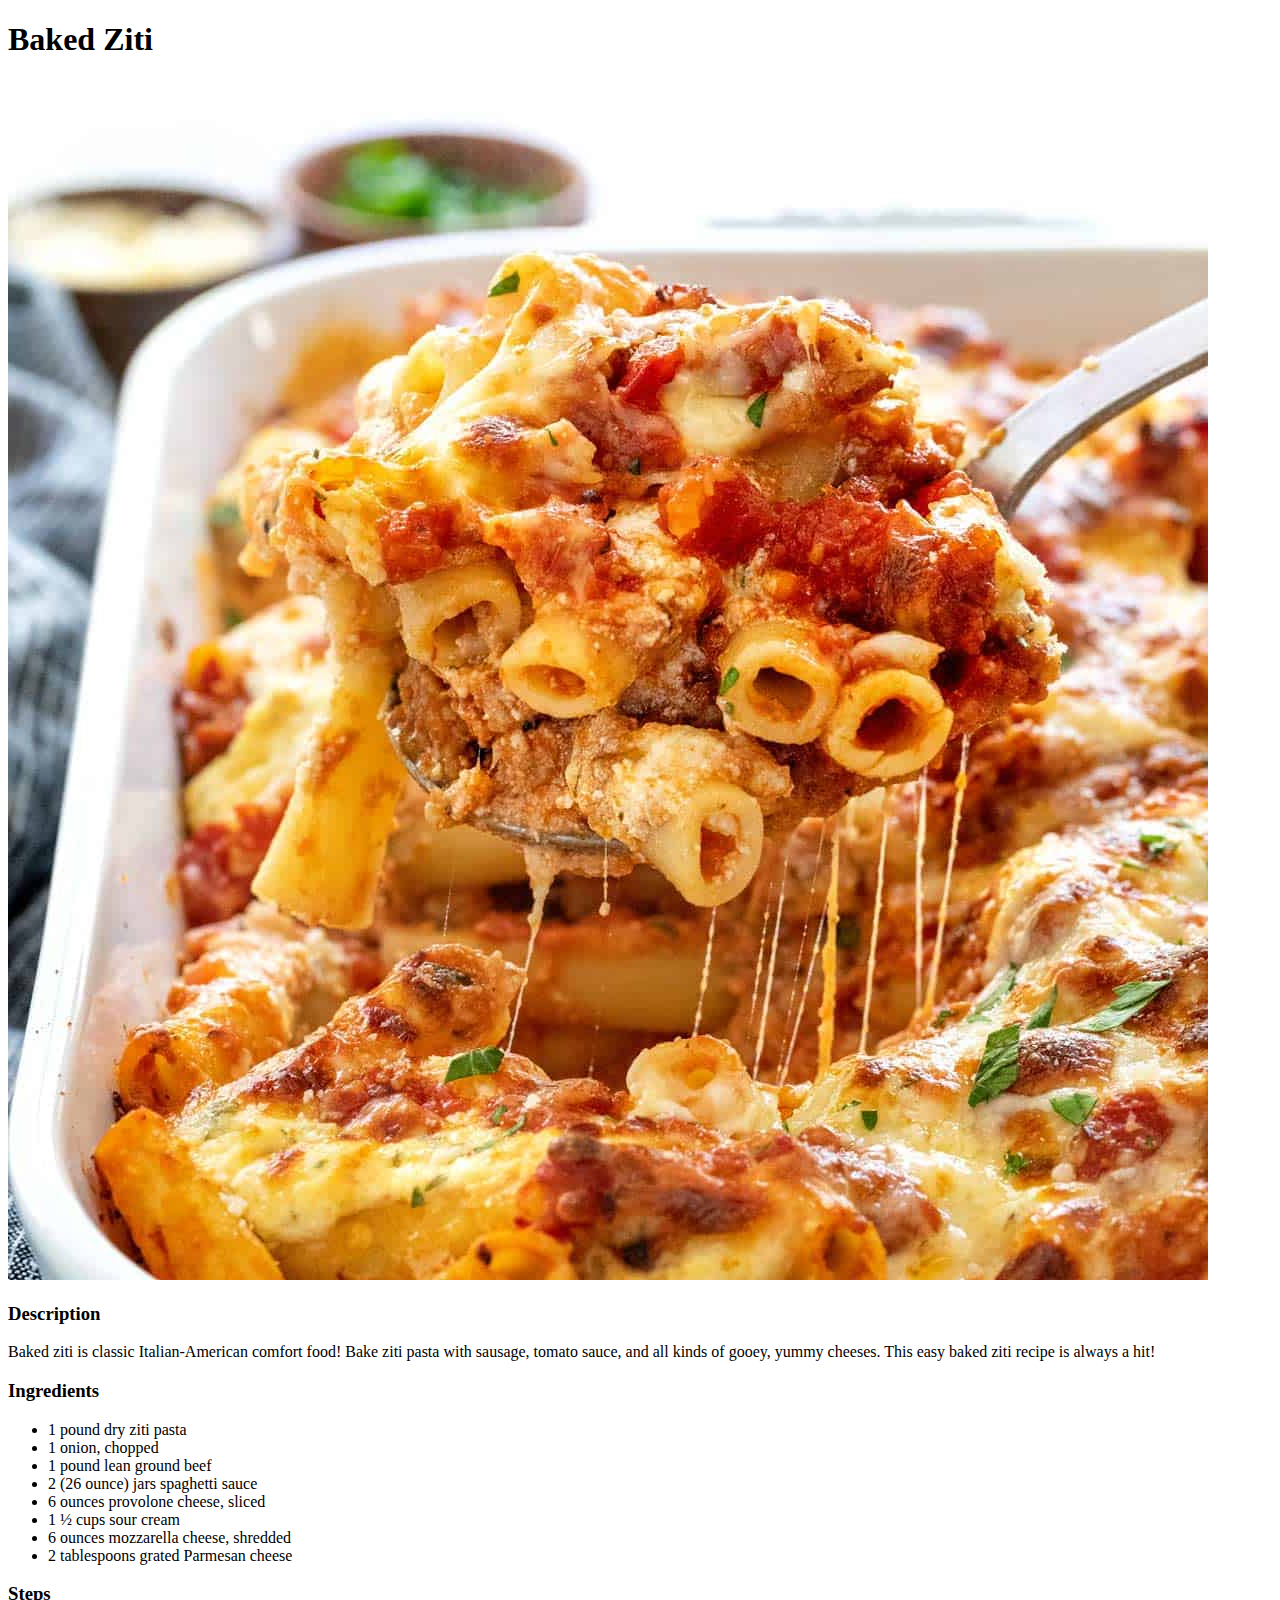
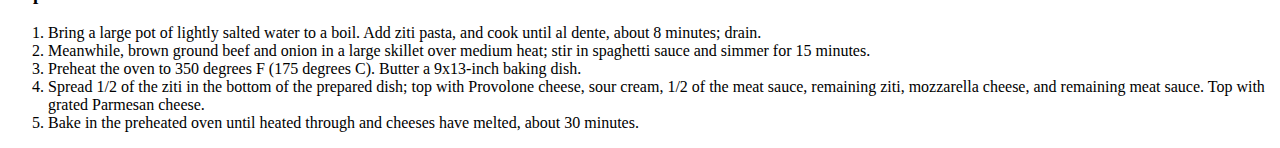
==== recipes/baked-ziti.html @ 1cb290e5 "Create img and recipes directories" ====
<!DOCTYPE html>
<html lang="en">
    <head>
        <meta charset="UTF-8">
        <title>Baked Ziti</title>
    </head>

    <body>
        <h1>Baked Ziti</h1>

        <img src="../img/baked-ziti.jpg" alt="picture of baked ziti">

        <h3>Description</h3>
        
        <p> Baked ziti is classic Italian-American comfort food! Bake ziti pasta with sausage, tomato sauce, and all kinds of gooey, yummy cheeses. This easy baked ziti recipe is always a hit! </p>

        <h3>Ingredients</h3>

        <ul>
            <li>1 pound dry ziti pasta</li>
            <li>1 onion, chopped</li>
            <li>1 pound lean ground beef</li>
            <li>2 (26 ounce) jars spaghetti sauce</li>
            <li>6 ounces provolone cheese, sliced</li>
            <li>1 ½ cups sour cream</li>
            <li>6 ounces mozzarella cheese, shredded</li>
            <li>2 tablespoons grated Parmesan cheese</li>
        </ul>

        <h3>Steps</h3>

        <ol>
            <li>Bring a large pot of lightly salted water to a boil. Add ziti pasta, and cook until al dente, about 8 minutes; drain.</li>
            
            <li>Meanwhile, brown ground beef and onion in a large skillet over medium heat; stir in spaghetti sauce and simmer for 15 minutes.</li>
            
            <li>Preheat the oven to 350 degrees F (175 degrees C). Butter a 9x13-inch baking dish.</li>
            
            <li>Spread 1/2 of the ziti in the bottom of the prepared dish; top with Provolone cheese, sour cream, 1/2 of the meat sauce, remaining ziti, mozzarella cheese, and remaining meat sauce. Top with grated Parmesan cheese.</li>

            <li>Bake in the preheated oven until heated through and cheeses have melted, about 30 minutes.</li>
        </ol>
    </body>
</html>
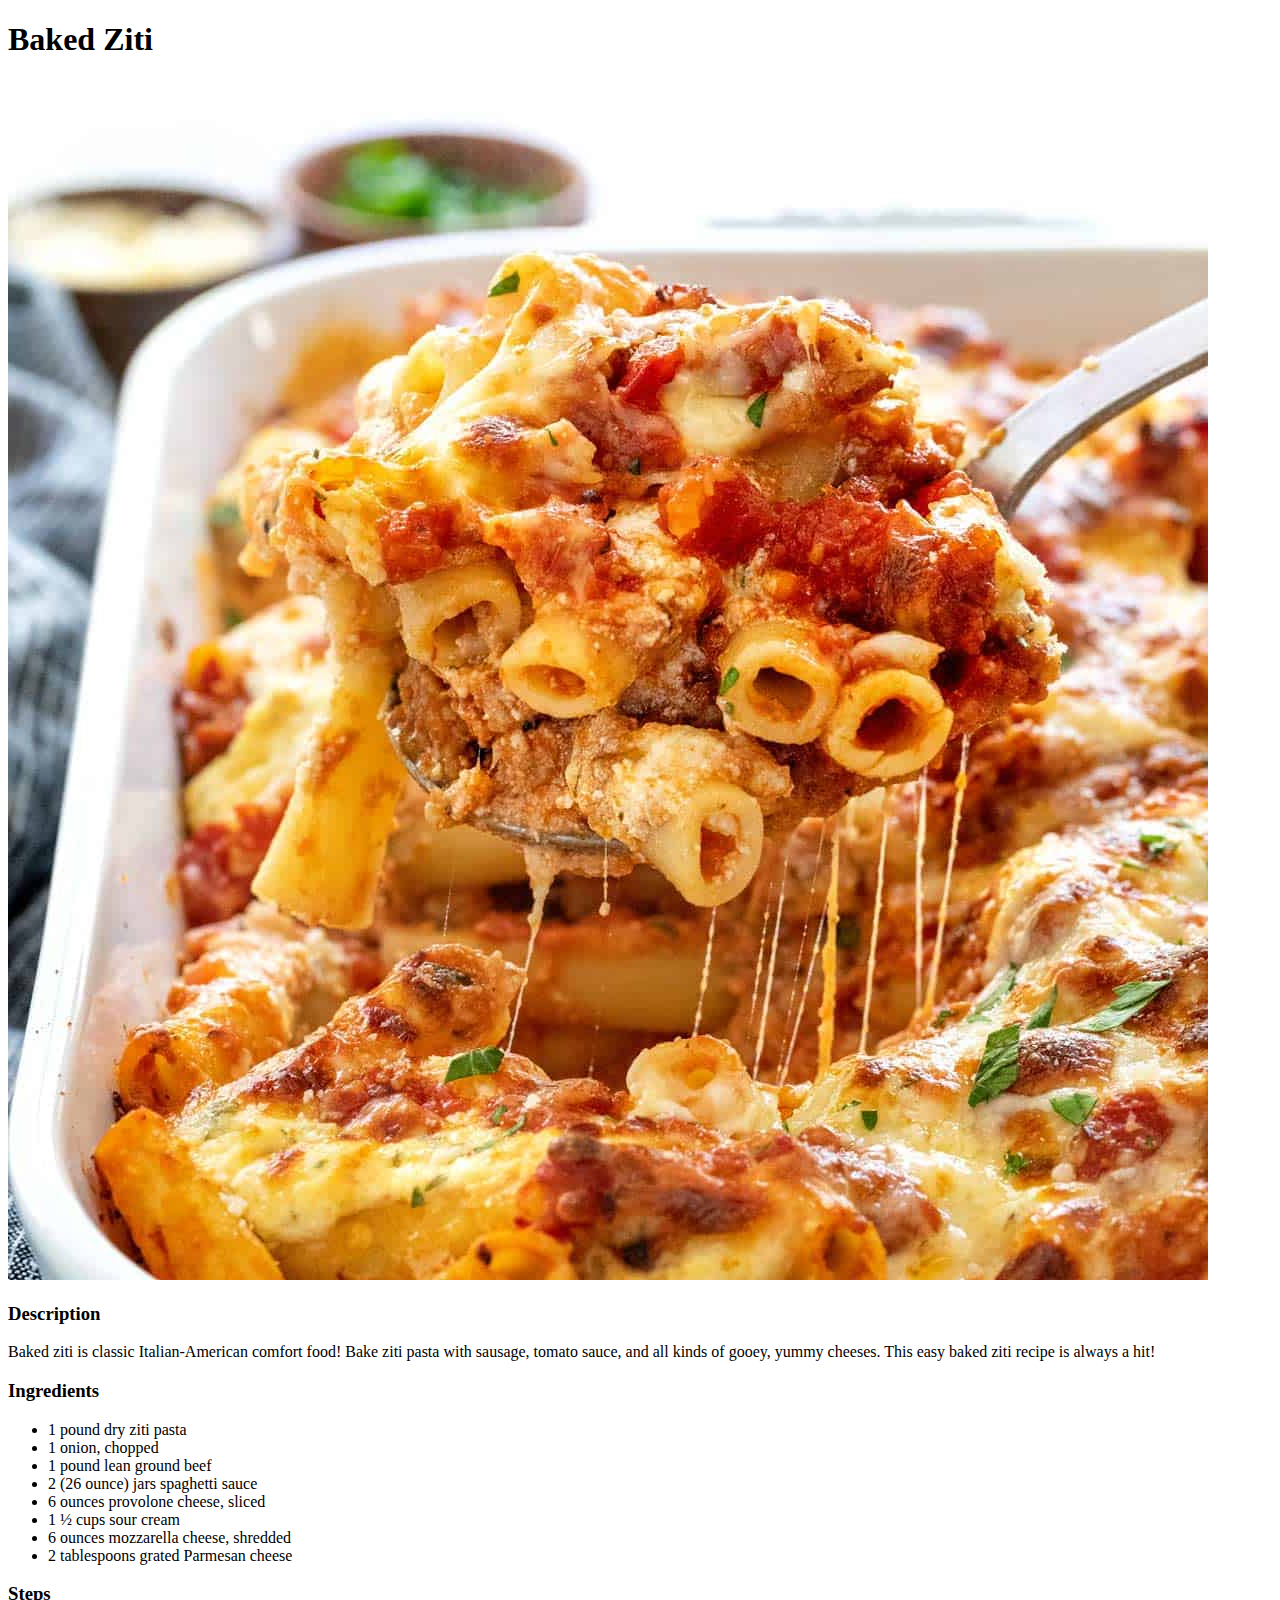
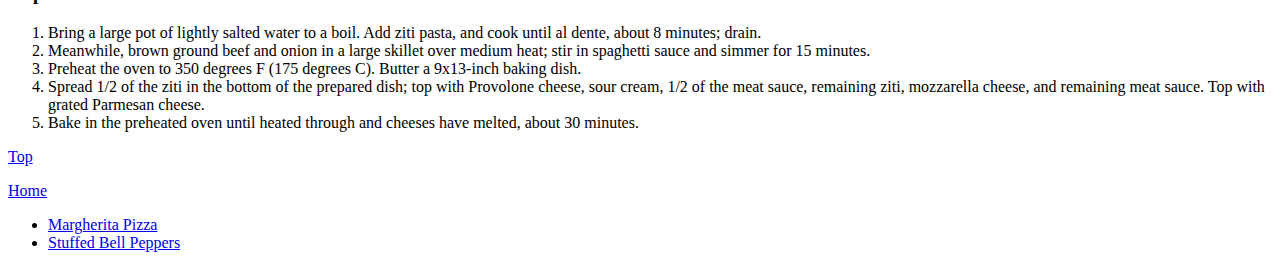
==== commit 82f56d15: "Add links to each other page's page" ====
--- a/recipes/baked-ziti.html
+++ b/recipes/baked-ziti.html
@@ -40,5 +40,14 @@
 
             <li>Bake in the preheated oven until heated through and cheeses have melted, about 30 minutes.</li>
         </ol>
+
+        <a href="./baked-ziti.html">Top</a>
+
+        <p><a href="../index.html">Home</a></p>
+
+        <ul>
+            <li><a href="./margherita-pizza.html">Margherita Pizza</a></li>
+            <li><a href="./stuffed-bell-peppers.html">Stuffed Bell Peppers</a></li>
+        </ul>        
     </body>
 </html>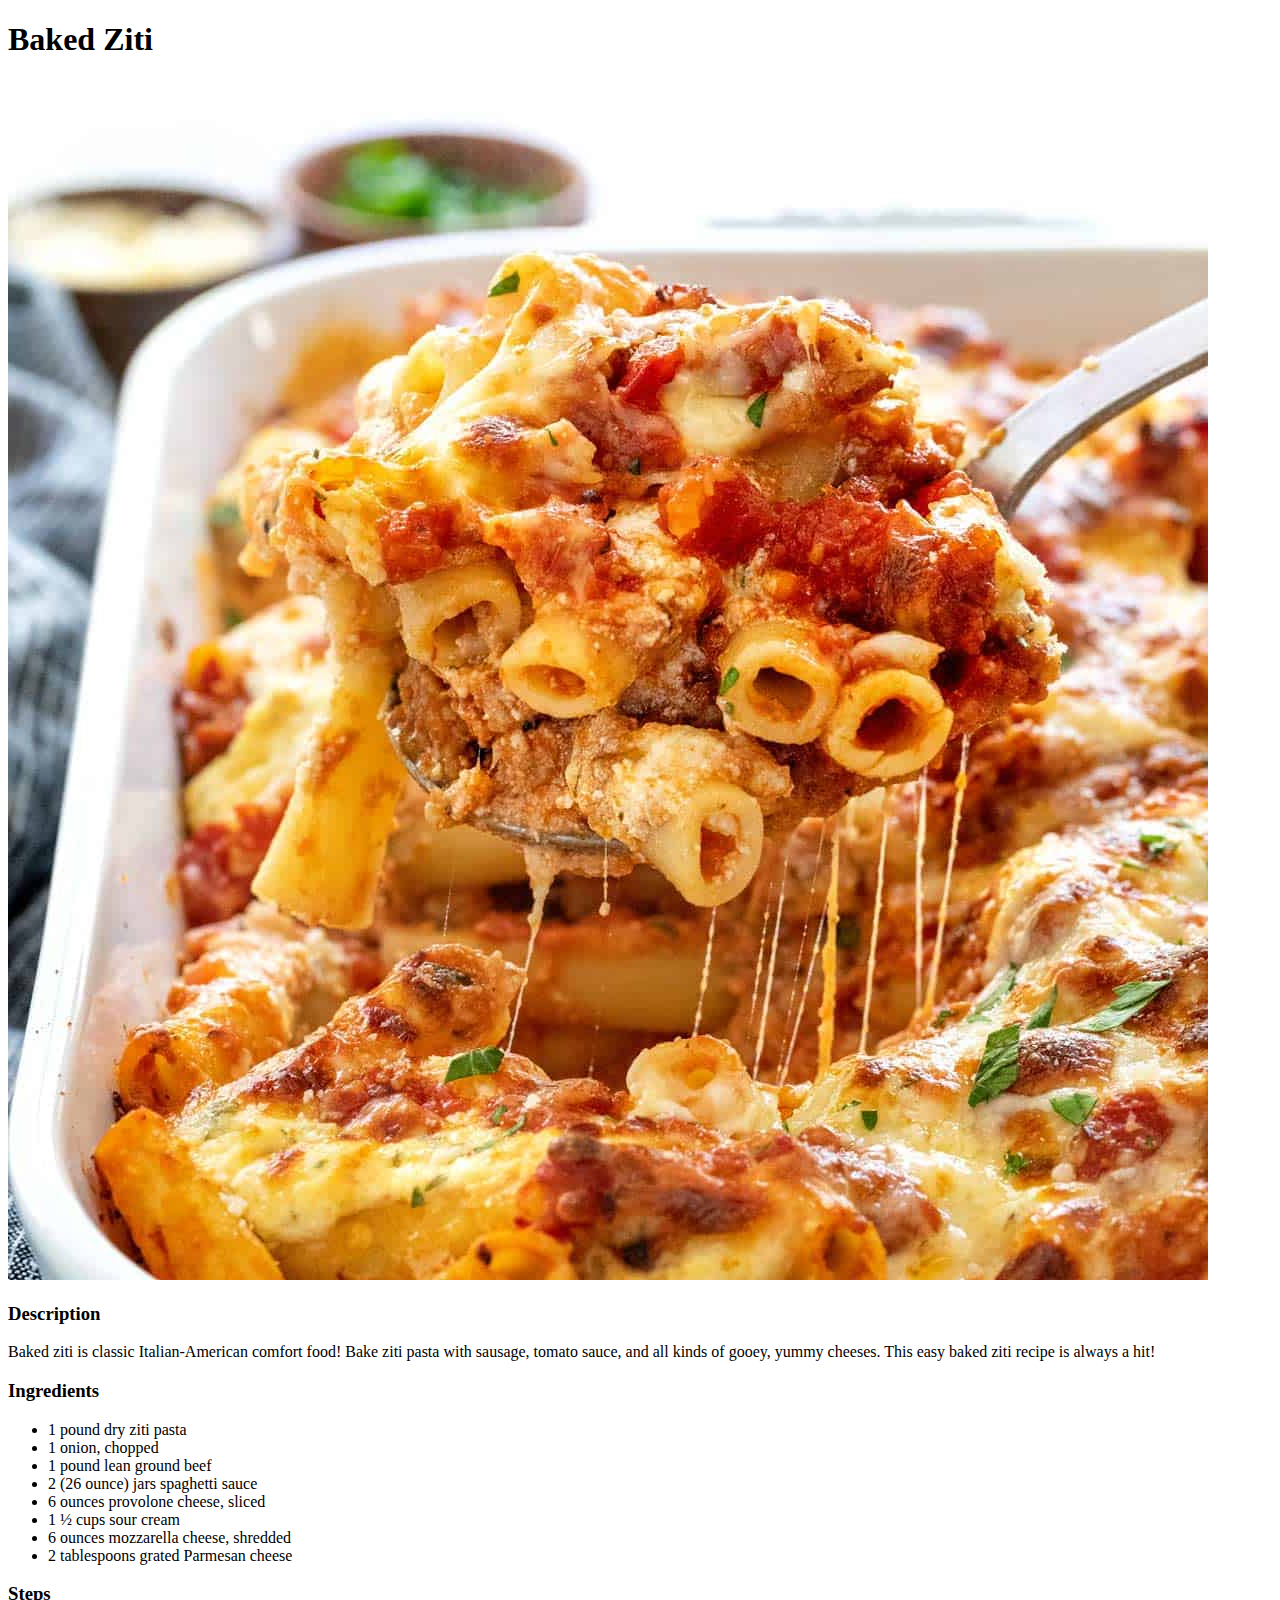
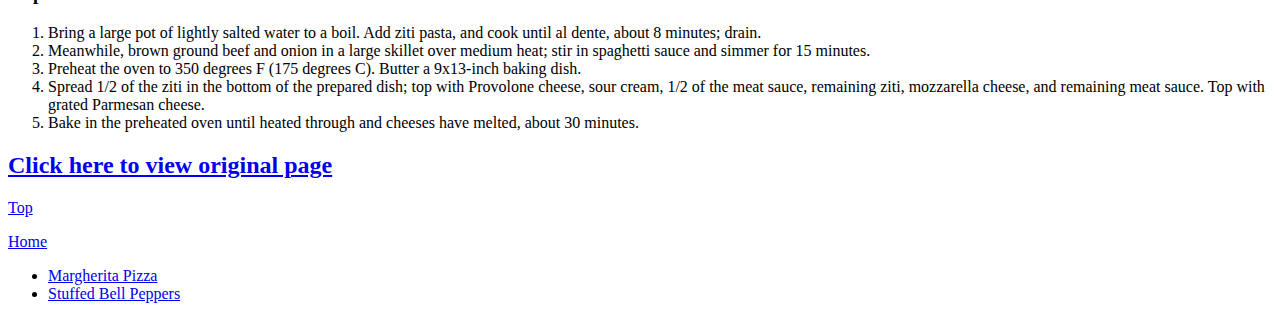
==== commit e5429e98: "Add link to original reipe pages" ====
--- a/recipes/baked-ziti.html
+++ b/recipes/baked-ziti.html
@@ -40,14 +40,18 @@
 
             <li>Bake in the preheated oven until heated through and cheeses have melted, about 30 minutes.</li>
         </ol>
-
-        <a href="./baked-ziti.html">Top</a>
+        
+        <h2><a href="https://www.allrecipes.com/recipe/11758/baked-ziti-i/" target="_blank" rel="noopener noreferrer"> Click here to view original page</a></h2>
+        
+            <a href="./baked-ziti.html">Top</a>
 
         <p><a href="../index.html">Home</a></p>
 
         <ul>
             <li><a href="./margherita-pizza.html">Margherita Pizza</a></li>
             <li><a href="./stuffed-bell-peppers.html">Stuffed Bell Peppers</a></li>
-        </ul>        
+        </ul>       
+        
+        
     </body>
 </html>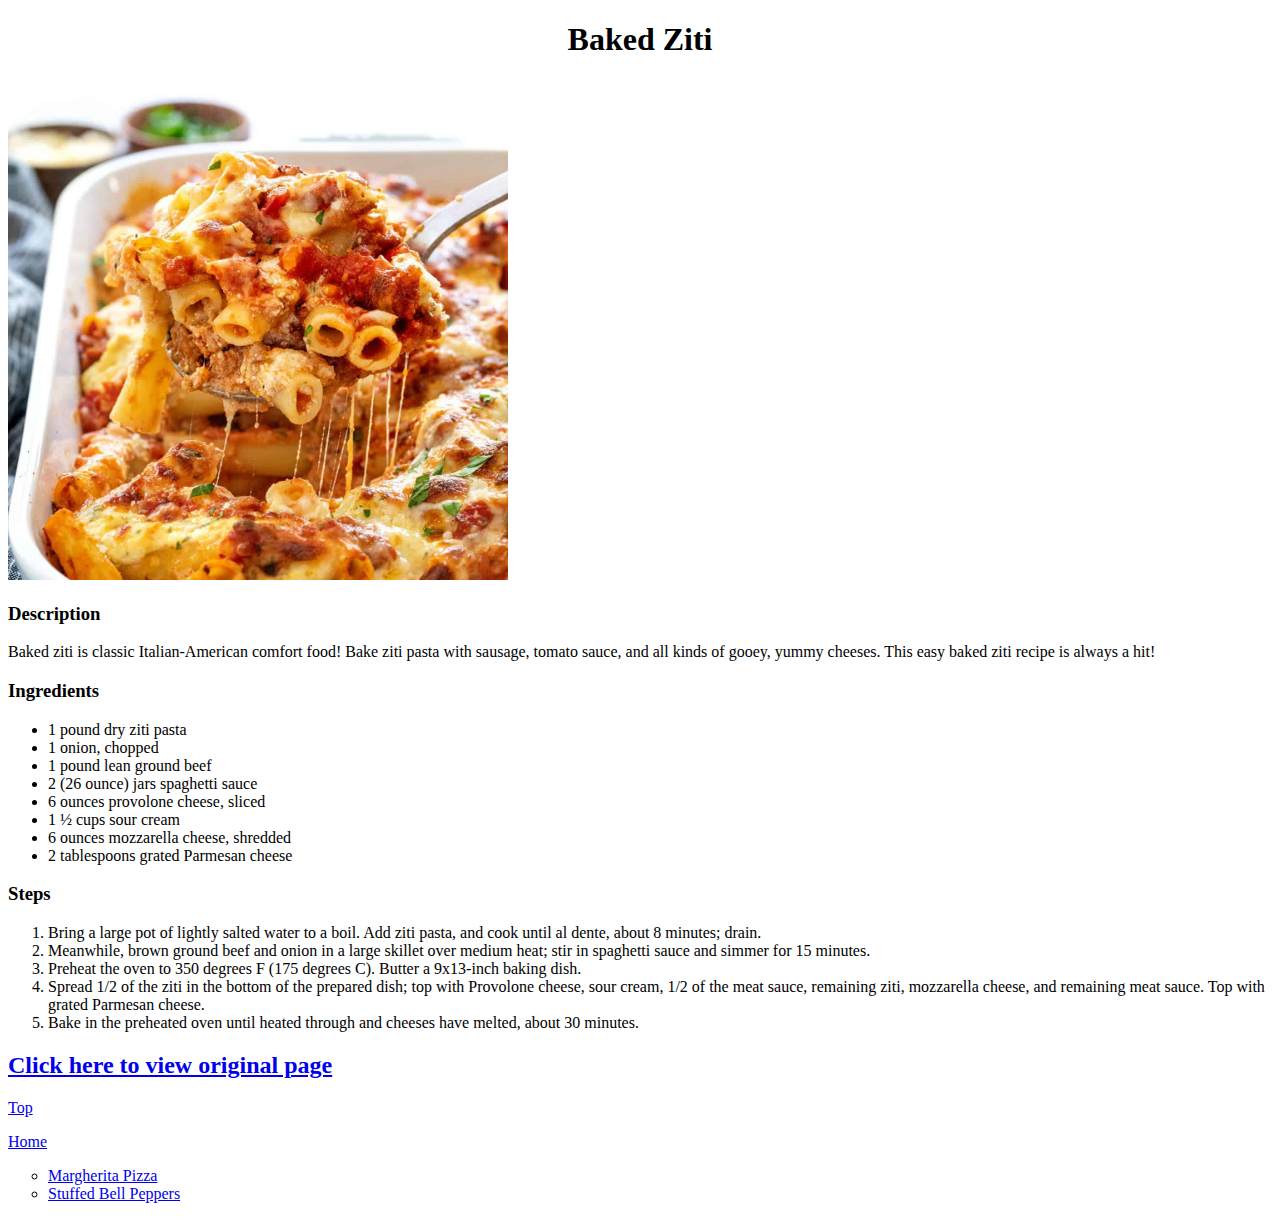
==== commit f50b9852: "Add css to page" ====
--- a/recipes/baked-ziti.html
+++ b/recipes/baked-ziti.html
@@ -3,12 +3,13 @@
     <head>
         <meta charset="UTF-8">
         <title>Baked Ziti</title>
+        <link rel="stylesheet" href="../css/styles.css">
     </head>
 
     <body>
         <h1>Baked Ziti</h1>
 
-        <img src="../img/baked-ziti.jpg" alt="picture of baked ziti">
+        <img class="ziti" src="../img/baked-ziti.jpg" alt="picture of baked ziti">
 
         <h3>Description</h3>
         
@@ -47,7 +48,7 @@
 
         <p><a href="../index.html">Home</a></p>
 
-        <ul>
+        <ul class="rel-link">
             <li><a href="./margherita-pizza.html">Margherita Pizza</a></li>
             <li><a href="./stuffed-bell-peppers.html">Stuffed Bell Peppers</a></li>
         </ul>       
--- a/css/styles.css
+++ b/css/styles.css
@@ -0,0 +1,16 @@
+.ziti {
+    height: auto;
+    width: 500px;
+}
+
+h1 {
+    text-align: center;
+}
+
+.rel-link {
+    list-style:circle;
+}
+
+.original-recipe {
+    text-align: center;
+}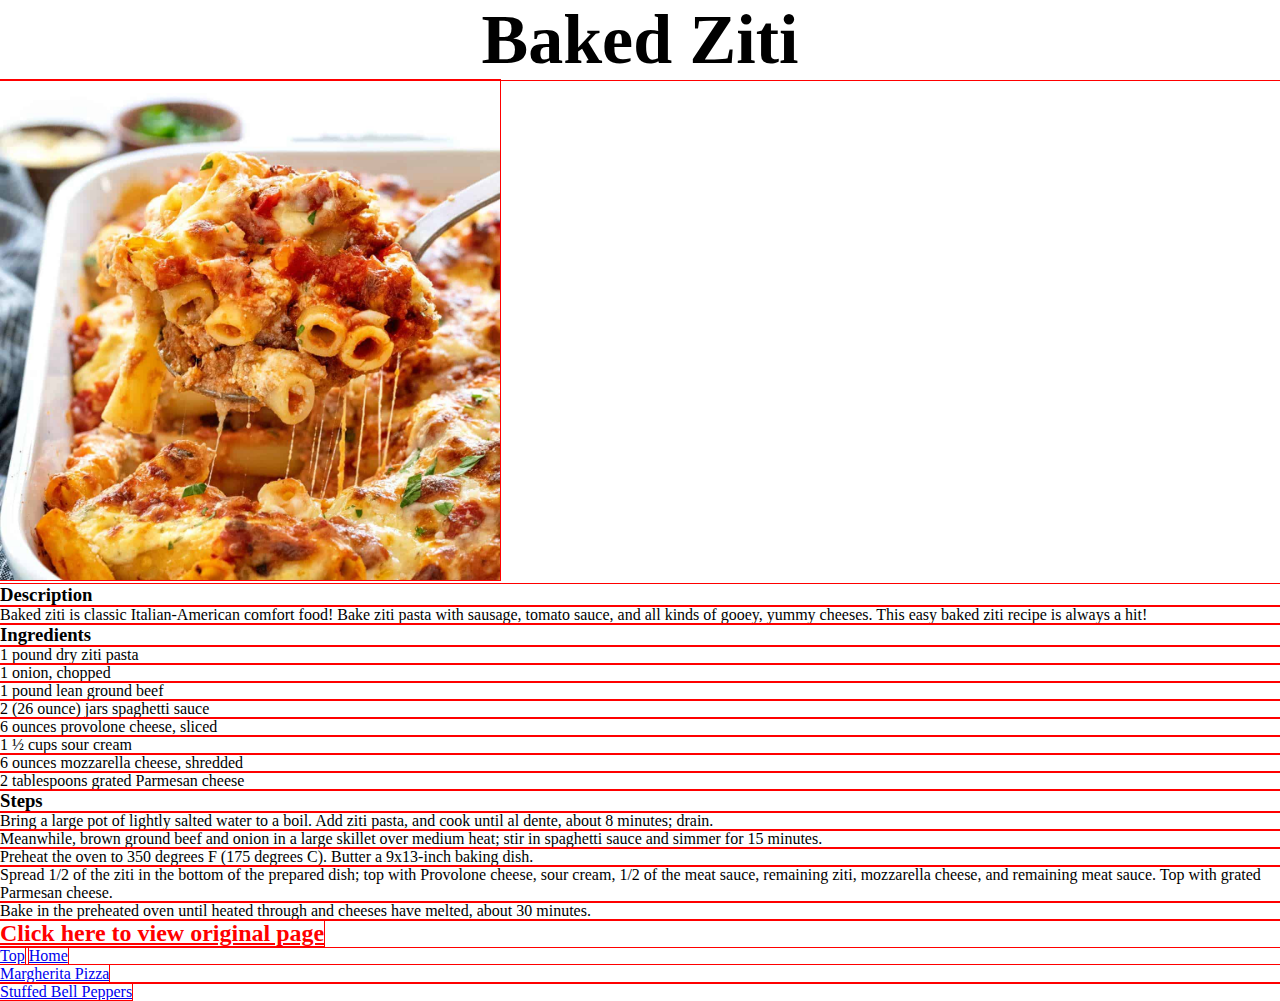
==== commit 096dc2b6: "Add classes to html elements" ====
--- a/recipes/baked-ziti.html
+++ b/recipes/baked-ziti.html
@@ -4,6 +4,8 @@
         <meta charset="UTF-8">
         <title>Baked Ziti</title>
         <link rel="stylesheet" href="../css/styles.css">
+
+        <link href="https://db.onlinewebfonts.com/c/82848488b73a87d72f2436c02b9ab608?family=ONE+PIECE" rel="stylesheet">
     </head>
 
     <body>
@@ -14,6 +16,7 @@
         <h3>Description</h3>
         
         <p> Baked ziti is classic Italian-American comfort food! Bake ziti pasta with sausage, tomato sauce, and all kinds of gooey, yummy cheeses. This easy baked ziti recipe is always a hit! </p>
+
 
         <h3>Ingredients</h3>
 
@@ -42,17 +45,15 @@
             <li>Bake in the preheated oven until heated through and cheeses have melted, about 30 minutes.</li>
         </ol>
         
-        <h2><a href="https://www.allrecipes.com/recipe/11758/baked-ziti-i/" target="_blank" rel="noopener noreferrer"> Click here to view original page</a></h2>
+        <h2><a class="original-recipe" href="https://www.allrecipes.com/recipe/11758/baked-ziti-i/" target="_blank" rel="noopener noreferrer"> Click here to view original page</a></h2>
         
-            <a href="./baked-ziti.html">Top</a>
+        <a href="./baked-ziti.html">Top</a>
 
-        <p><a href="../index.html">Home</a></p>
+        <a href="../index.html">Home</a>
 
-        <ul class="rel-link">
-            <li><a href="./margherita-pizza.html">Margherita Pizza</a></li>
-            <li><a href="./stuffed-bell-peppers.html">Stuffed Bell Peppers</a></li>
-        </ul>       
-        
-        
+            <ul>
+                <li><a href="./margherita-pizza.html">Margherita Pizza</a></li>
+                <li><a href="./stuffed-bell-peppers.html">Stuffed Bell Peppers</a></li>
+            </ul>         
     </body>
 </html>--- a/css/styles.css
+++ b/css/styles.css
@@ -1,10 +1,31 @@
+* {
+    outline: 1px solid red;
+    margin:0px;
+    padding:0px;
+    box-sizing: border-box;
+
+    font-family: "Times New Roman", Arial, Helvetica, sans-serif;
+}
+
 .ziti {
+    height: auto;
+    width: 500px;
+}
+
+.pizza {
+    height: auto;
+    width: 500px;
+}
+
+.peppers {
     height: auto;
     width: 500px;
 }
 
 h1 {
     text-align: center;
+    font-family: "ONE PIECE";
+    font-size: 70px;
 }
 
 .rel-link {
@@ -12,5 +33,5 @@
 }
 
 .original-recipe {
-    text-align: center;
+    color: red;
 }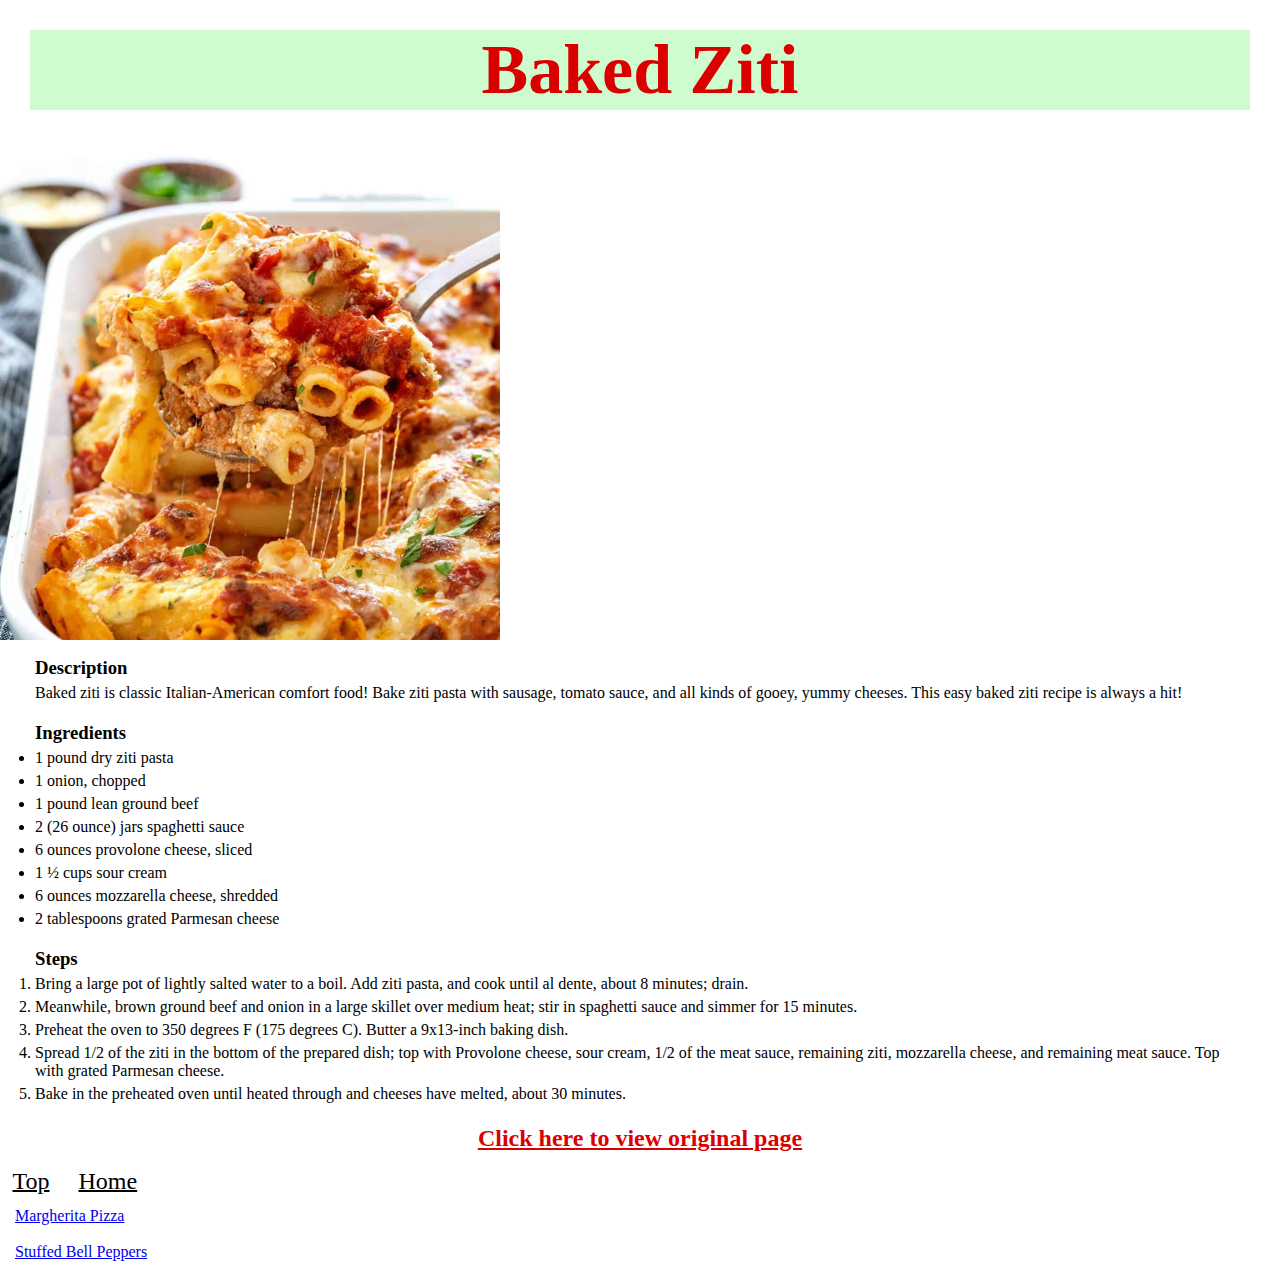
==== commit dd6a8893: "Add css to baked-ziti page" ====
--- a/recipes/baked-ziti.html
+++ b/recipes/baked-ziti.html
@@ -13,47 +13,55 @@
 
         <img class="ziti" src="../img/baked-ziti.jpg" alt="picture of baked ziti">
 
-        <h3>Description</h3>
-        
-        <p> Baked ziti is classic Italian-American comfort food! Bake ziti pasta with sausage, tomato sauce, and all kinds of gooey, yummy cheeses. This easy baked ziti recipe is always a hit! </p>
+        <div class="h3-container">
+            <h3>Description</h3>
+            
+            <p> Baked ziti is classic Italian-American comfort food! Bake ziti pasta with sausage, tomato sauce, and all kinds of gooey, yummy cheeses. This easy baked ziti recipe is always a hit! </p>
+        </div>
 
 
-        <h3>Ingredients</h3>
-
-        <ul>
-            <li>1 pound dry ziti pasta</li>
-            <li>1 onion, chopped</li>
-            <li>1 pound lean ground beef</li>
-            <li>2 (26 ounce) jars spaghetti sauce</li>
-            <li>6 ounces provolone cheese, sliced</li>
-            <li>1 ½ cups sour cream</li>
-            <li>6 ounces mozzarella cheese, shredded</li>
-            <li>2 tablespoons grated Parmesan cheese</li>
-        </ul>
-
-        <h3>Steps</h3>
-
-        <ol>
-            <li>Bring a large pot of lightly salted water to a boil. Add ziti pasta, and cook until al dente, about 8 minutes; drain.</li>
-            
-            <li>Meanwhile, brown ground beef and onion in a large skillet over medium heat; stir in spaghetti sauce and simmer for 15 minutes.</li>
-            
-            <li>Preheat the oven to 350 degrees F (175 degrees C). Butter a 9x13-inch baking dish.</li>
-            
-            <li>Spread 1/2 of the ziti in the bottom of the prepared dish; top with Provolone cheese, sour cream, 1/2 of the meat sauce, remaining ziti, mozzarella cheese, and remaining meat sauce. Top with grated Parmesan cheese.</li>
-
-            <li>Bake in the preheated oven until heated through and cheeses have melted, about 30 minutes.</li>
-        </ol>
-        
-        <h2><a class="original-recipe" href="https://www.allrecipes.com/recipe/11758/baked-ziti-i/" target="_blank" rel="noopener noreferrer"> Click here to view original page</a></h2>
-        
-        <a href="./baked-ziti.html">Top</a>
-
-        <a href="../index.html">Home</a>
+        <div class="h3-container">
+            <h3>Ingredients</h3>
 
             <ul>
-                <li><a href="./margherita-pizza.html">Margherita Pizza</a></li>
-                <li><a href="./stuffed-bell-peppers.html">Stuffed Bell Peppers</a></li>
+                <li>1 pound dry ziti pasta</li>
+                <li>1 onion, chopped</li>
+                <li>1 pound lean ground beef</li>
+                <li>2 (26 ounce) jars spaghetti sauce</li>
+                <li>6 ounces provolone cheese, sliced</li>
+                <li>1 ½ cups sour cream</li>
+                <li>6 ounces mozzarella cheese, shredded</li>
+                <li>2 tablespoons grated Parmesan cheese</li>
+            </ul>
+        </div>
+
+        <div class="h3-container">
+            <h3>Steps</h3>
+
+            <ol>
+                <li>Bring a large pot of lightly salted water to a boil. Add ziti pasta, and cook until al dente, about 8 minutes; drain.</li>
+                
+                <li>Meanwhile, brown ground beef and onion in a large skillet over medium heat; stir in spaghetti sauce and simmer for 15 minutes.</li>
+                
+                <li>Preheat the oven to 350 degrees F (175 degrees C). Butter a 9x13-inch baking dish.</li>
+                
+                <li>Spread 1/2 of the ziti in the bottom of the prepared dish; top with Provolone cheese, sour cream, 1/2 of the meat sauce, remaining ziti, mozzarella cheese, and remaining meat sauce. Top with grated Parmesan cheese.</li>
+
+                <li>Bake in the preheated oven until heated through and cheeses have melted, about 30 minutes.</li>
+            </ol>
+        </div>
+        
+        <div class="original-recipe-container">
+            <h2><a class="original-recipe" href="https://www.allrecipes.com/recipe/11758/baked-ziti-i/" target="_blank" rel="noopener noreferrer"> Click here to view original page</a></h2>
+        </div>
+        
+        <a class="top-link" href="./baked-ziti.html">Top</a>
+
+        <a class= "home-link" href="../index.html">Home</a>
+
+            <ul>
+                <li class="pizza-link"><a href="./margherita-pizza.html">Margherita Pizza</a></li>
+                <li class="peppers-link"><a href="./stuffed-bell-peppers.html">Stuffed Bell Peppers</a></li>
             </ul>         
     </body>
 </html>--- a/css/styles.css
+++ b/css/styles.css
@@ -1,5 +1,5 @@
 * {
-    outline: 1px solid red;
+    /* outline: 1px solid red; */
     margin:0px;
     padding:0px;
     box-sizing: border-box;
@@ -26,12 +26,54 @@
     text-align: center;
     font-family: "ONE PIECE";
     font-size: 70px;
+    background-color: hsl(120,90%, 90%);
+    color: hsl(0deg 100% 43%);
+    margin: 30px;
 }
 
 .rel-link {
     list-style:circle;
+    padding: 30px;
 }
 
 .original-recipe {
-    color: red;
+    color: hsl(0deg 100% 43%);
+    /* outline: 1px solid blue; */
+
+}
+
+.original-recipe-container {
+    /* outline: 1px solid blue; */
+    text-align: center;
+    padding: 5px;
+    margin: 10px;
+}
+
+.h3-container {
+    /* outline: 1px solid red; */
+    padding: 5px 30px;
+    margin: 5px;
+}
+
+.h3-container h3,
+.h3-container p,
+.h3-container li {
+    /* outline:1px solid black; */
+    padding: 2.5px 0px;
+}
+
+.top-link,
+.home-link {
+    /* outline: 1px solid red; */
+    font-size: 24px;
+    padding: 2.5px;
+    margin: 10px;
+    color: black;
+}
+
+.pizza-link,
+.peppers-link {
+    /* outline: 1px solid red; */
+    padding: 5px;
+    margin: 8px 10px;
 }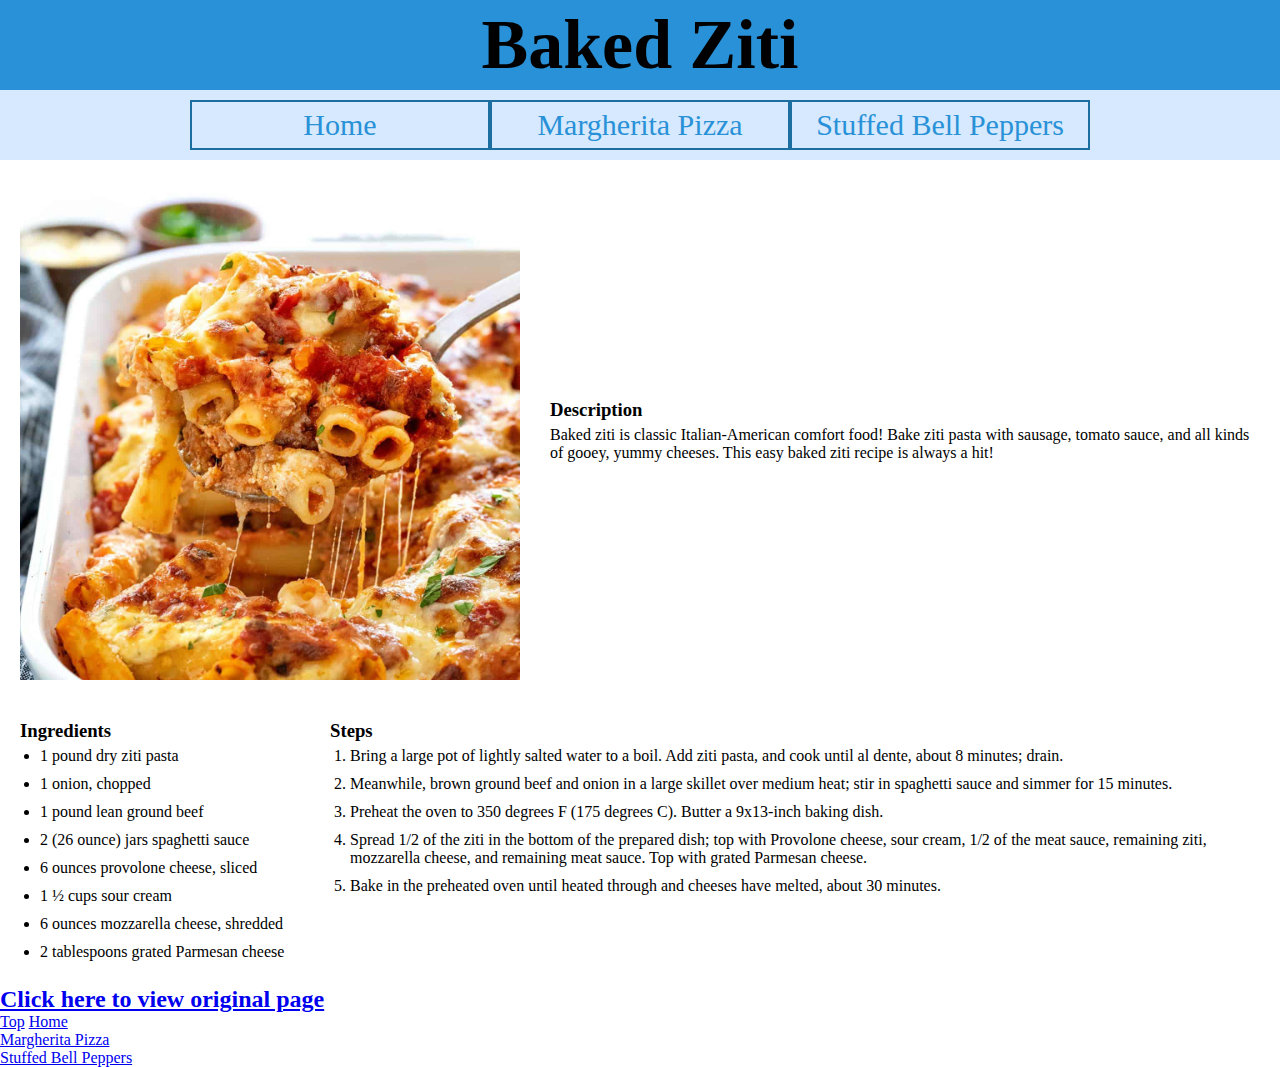
==== commit cafc7ea9: "Change layout of baked ziti recipe page" ====
--- a/recipes/baked-ziti.html
+++ b/recipes/baked-ziti.html
@@ -3,52 +3,68 @@
     <head>
         <meta charset="UTF-8">
         <title>Baked Ziti</title>
-        <link rel="stylesheet" href="../css/styles.css">
+        <link rel="stylesheet" href="../css/recipes.css">
 
         <link href="https://db.onlinewebfonts.com/c/82848488b73a87d72f2436c02b9ab608?family=ONE+PIECE" rel="stylesheet">
     </head>
 
     <body>
-        <h1>Baked Ziti</h1>
 
-        <img class="ziti" src="../img/baked-ziti.jpg" alt="picture of baked ziti">
-
-        <div class="h3-container">
-            <h3>Description</h3>
-            
-            <p> Baked ziti is classic Italian-American comfort food! Bake ziti pasta with sausage, tomato sauce, and all kinds of gooey, yummy cheeses. This easy baked ziti recipe is always a hit! </p>
+        <div class="recipe-title-container">
+            <h1 class="recipe-title">Baked Ziti</h1>
         </div>
 
+        <div class="rel-link-container">
+            <ul class="rel-link">
+                <li><a href="../index.html">Home</a></li>
 
-        <div class="h3-container">
-            <h3>Ingredients</h3>
+                <li><a href="./recipes/margherita-pizza.html">Margherita Pizza</a></li>
 
-            <ul>
-                <li>1 pound dry ziti pasta</li>
-                <li>1 onion, chopped</li>
-                <li>1 pound lean ground beef</li>
-                <li>2 (26 ounce) jars spaghetti sauce</li>
-                <li>6 ounces provolone cheese, sliced</li>
-                <li>1 ½ cups sour cream</li>
-                <li>6 ounces mozzarella cheese, shredded</li>
-                <li>2 tablespoons grated Parmesan cheese</li>
+                <li><a href="./recipes/stuffed-bell-peppers.html">Stuffed Bell Peppers</a></li>
             </ul>
         </div>
 
-        <div class="h3-container">
-            <h3>Steps</h3>
+        <div class="image-description-container">
+            <img class="ziti image" src="../img/baked-ziti.jpg" alt="picture of baked ziti">
 
-            <ol>
-                <li>Bring a large pot of lightly salted water to a boil. Add ziti pasta, and cook until al dente, about 8 minutes; drain.</li>
+            <div class="description-container h3-container">
+                <h3 class="description">Description</h3>
                 
-                <li>Meanwhile, brown ground beef and onion in a large skillet over medium heat; stir in spaghetti sauce and simmer for 15 minutes.</li>
-                
-                <li>Preheat the oven to 350 degrees F (175 degrees C). Butter a 9x13-inch baking dish.</li>
-                
-                <li>Spread 1/2 of the ziti in the bottom of the prepared dish; top with Provolone cheese, sour cream, 1/2 of the meat sauce, remaining ziti, mozzarella cheese, and remaining meat sauce. Top with grated Parmesan cheese.</li>
+                <p class="description-subtext"> Baked ziti is classic Italian-American comfort food! Bake ziti pasta with sausage, tomato sauce, and all kinds of gooey, yummy cheeses. This easy baked ziti recipe is always a hit! </p>
+            </div>
+        </div>
 
-                <li>Bake in the preheated oven until heated through and cheeses have melted, about 30 minutes.</li>
-            </ol>
+        <div class="ingredients-steps-container">
+            <div class=" ingredients-container h3-container">
+                <h3 class=".ingredients-text">Ingredients</h3>
+
+                <ul class="ingredients">
+                    <li>1 pound dry ziti pasta</li>
+                    <li>1 onion, chopped</li>
+                    <li>1 pound lean ground beef</li>
+                    <li>2 (26 ounce) jars spaghetti sauce</li>
+                    <li>6 ounces provolone cheese, sliced</li>
+                    <li>1 ½ cups sour cream</li>
+                    <li>6 ounces mozzarella cheese, shredded</li>
+                    <li>2 tablespoons grated Parmesan cheese</li>
+                </ul>
+            </div>
+
+            <div class="steps-container h3-container">
+                <h3 class="steps-text">Steps</h3>
+
+                <ol class="steps">
+                    <li>Bring a large pot of lightly salted water to a boil. Add ziti pasta, and cook until al dente, about 8 minutes; drain.</li>
+                    
+                    <li>Meanwhile, brown ground beef and onion in a large skillet over medium heat; stir in spaghetti sauce and simmer for 15 minutes.</li>
+                    
+                    <li>Preheat the oven to 350 degrees F (175 degrees C). Butter a 9x13-inch baking dish.</li>
+                    
+                    <li>Spread 1/2 of the ziti in the bottom of the prepared dish; top with Provolone cheese, sour cream, 1/2 of the meat sauce, remaining ziti, mozzarella cheese, and remaining meat sauce. Top with grated Parmesan cheese.</li>
+
+                    <li>Bake in the preheated oven until heated through and cheeses have melted, about 30 minutes.</li>
+                </ol>
+            </div>
         </div>
         
         <div class="original-recipe-container">
--- a/css/recipes.css
+++ b/css/recipes.css
@@ -0,0 +1,112 @@
+* {
+    box-sizing: border-box;
+    padding: 0;
+    margin: 0;
+    font-family: "Times New Roman", Arial, Helvetica, sans-serif;
+}
+
+.recipe-title-container {
+    display: flex;
+    justify-content: center;
+    background-color: hsl(204, 69%, 50%);
+}
+
+.recipe-title {
+    text-align: center;
+    font-family: "ONE PIECE";
+    font-size: 70px;
+    padding: 5px;
+}
+
+.rel-link-container {
+    display: flex;
+    justify-content: center;
+    background-color: #d6e9fe;
+}
+
+.rel-link {
+    list-style:none;
+    display: flex;
+    /* outline: 1px solid red; */
+    width: 900px;
+    justify-content: space-around;
+    height: 50px;
+    margin: 10px;
+
+}
+
+.rel-link li {
+    /* border: 1px solid black; */
+    display: flex;
+    align-items: center;
+    justify-content: center;
+    border: 2px solid hsl(203, 70%, 37%);
+    flex: 1;
+    text-align: center;
+}
+
+.rel-link li a {
+    text-decoration: none;
+    font-size: 30px;
+    color: hsl(204, 69%, 50%);
+}
+
+
+.image-description-container {
+    display: flex;
+    justify-content: space-between;
+    padding: 20px;
+    /* border: 3px solid red; */
+    gap: 30px;
+}
+
+.ziti {
+    height: 500px;
+}
+
+.description-container {
+    display: flex;
+    flex-direction: column;
+    justify-content: center;
+    gap: 5px;
+}
+
+.ingredients-steps-container {
+    /* border: 3px solid red; */
+    display: flex;
+    justify-content: center;
+    padding: 20px;
+}
+
+.ingredients-container {
+    /* border: 3px solid blue; */
+    flex: 1;
+}
+
+.steps-container {
+    /* border: 3px solid orange; */
+    /* display: flex;
+    flex-direction: column;
+    justify-content: center; */
+    flex: 3;
+}
+
+ul.ingredients,
+ol.steps {
+    /* border: 3px solid black; */
+    display: flex;
+    flex-direction: column;
+    justify-content: center;
+}
+
+.ingredients,
+.steps {
+    padding-left: 20px
+}
+
+.ingredients li,
+.steps li {
+    /* list-style-type: none; */
+    /* border: 3px solid gold; */
+    margin: 5px 0;
+}